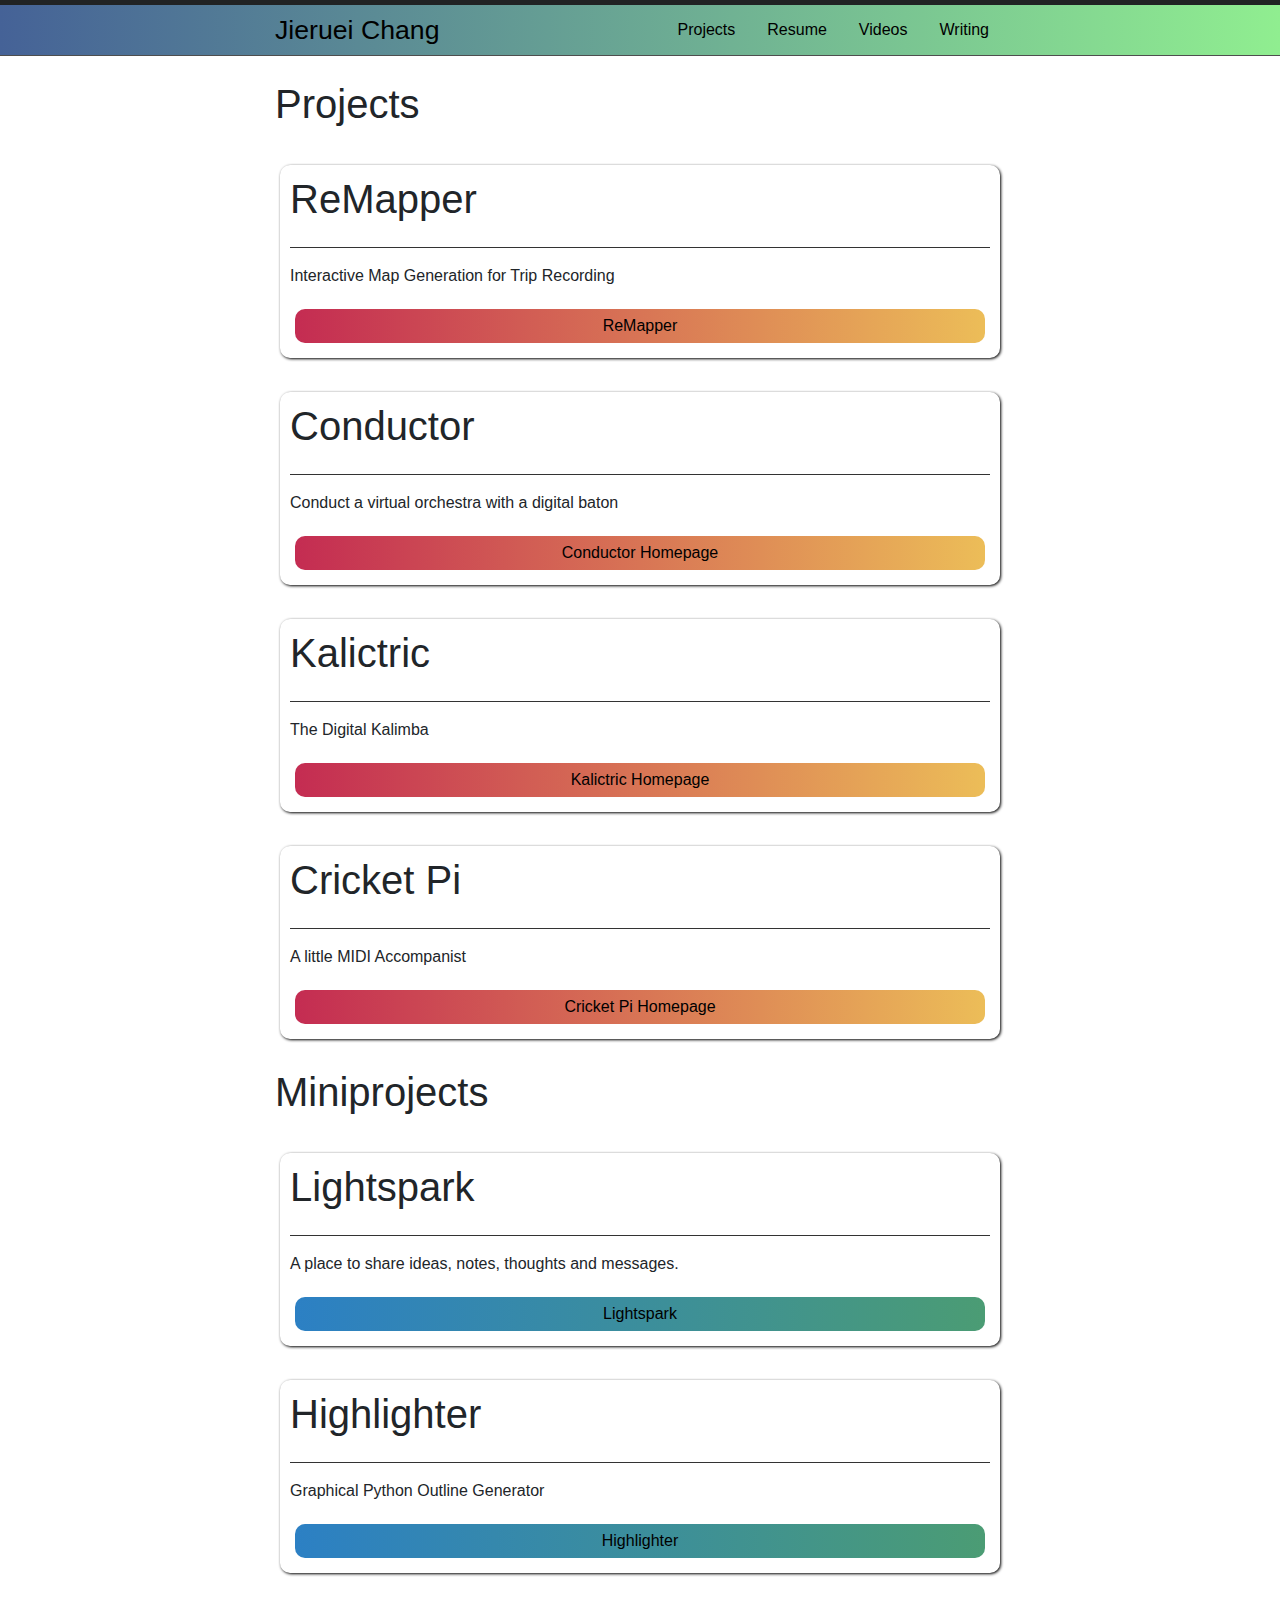
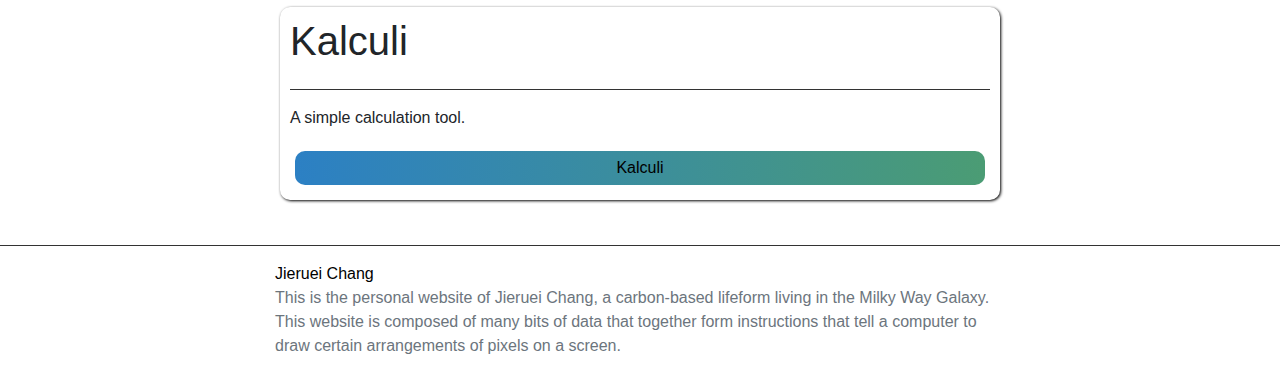
==== projects.html @ 1eaffec2 "Initial commit" ====
<!DOCTYPE html>
<html>
    <head>
        <title>Jieruei Chang</title>
        <meta name="viewport" content="width=device-width, initial-scale=1, shrink-to-fit=no">
        <link rel="stylesheet" href="https://stackpath.bootstrapcdn.com/bootstrap/4.3.1/css/bootstrap.min.css" integrity="sha384-ggOyR0iXCbMQv3Xipma34MD+dH/1fQ784/j6cY/iJTQUOhcWr7x9JvoRxT2MZw1T" crossorigin="anonymous">
        <script src="https://maxcdn.bootstrapcdn.com/bootstrap/3.4.0/js/bootstrap.min.js"></script>
        <link type='text/css' rel='stylesheet' href='style.css'>
    </head>
    <body onresize='close()'>
        <nav class="topnav">
            <div class='line' style='min-height:5px;'></div>
            <div id='grad-navbar'>
                <div class=container>
                    <div class='row'>
                        <div class='col-md-2'></div>
                        <div class='col-md-8'>
                        <a href = './' class='home-link'>Jieruei Chang</a>
                        <div style='float:right'>
                            <a href = 'projects' class='nav-link'>Projects</a>
                            <a href = 'resume' class='nav-link'>Resume</a>
                            <a href = 'videos' class='nav-link'>Videos</a>
                            <a href = 'writing' class = 'nav-link'>Writing</a>
                            <a href="javascript:void(0);" class="nav-link icon" onclick="myFunction()">&#9776;</a>
                        </div>
                    </div>
                    </div>
            </div></div>
            <div class='line' style='background-color:rgb(78, 78, 78); min-height:1px;'></div>
        </nav>
        <div id='hidden-dropdown'>
            <hr>
            <div class='hidden-dropdown-link'>
                <a href = 'projects'>Projects</a>
            </div><hr>
            <div class='hidden-dropdown-link'>
                <a href = 'resume'>Resume</a>
            </div><hr>
            <div class='hidden-dropdown-link'>
                <a href = 'videos'>Videos</a>
            </div><hr>
            <div class='hidden-dropdown-link'>
                    <a href = 'writing'>Writing</a>
                </div><hr>
        </div>
        <div class = 'container'>
            <div class='row'>
                <div class='col-md-2'></div>
                <div class='col-md-8'>
                    <br>
                    <h1>Projects</h1>
                    <br>
                    <div class='card'>
                        <h1>ReMapper</h1><hr>
                        <p>Interactive Map Generation for Trip Recording</p>
                        <button class='firebutton' onclick="location.href='https://remapper.herokuapp.com'">ReMapper</button>
                    </div>
                    <br>
                    <div class='card'>
                        <h1>Conductor</h1><hr>
                        <p>Conduct a virtual orchestra with a digital baton</p>
                        <button class='firebutton' onclick="location.href='#'">Conductor Homepage</button>
                    </div>
                    <br>
                    <div class='card'>
                        <h1>Kalictric</h1><hr>
                        <p>The Digital Kalimba</p>
                        <button class='firebutton' onclick="location.href='http://www.sites.google.com/view/kalictric'">Kalictric Homepage</button>
                    </div>
                    <br>
                    <div class='card'>
                        <h1>Cricket Pi</h1><hr>
                        <p>A little MIDI Accompanist</p>
                        <button class='firebutton' onclick="location.href='http://sites.google.com/view/cricketpi'">Cricket Pi Homepage</button>
                    </div>
                    <br>
                    <h1>Miniprojects</h1>
                    <br>
                    <div class='card'>
                        <h1>Lightspark</h1><hr>
                        <p>A place to share ideas, notes, thoughts and messages.</p>
                        <button class='waterbutton' onclick="location.href='https://lightspark.herokuapp.com'">Lightspark</button>
                    </div>
                    <br>
                    <div class='card'>
                        <h1>Highlighter</h1><hr>
                        <p>Graphical Python Outline Generator</p>
                        <button class='waterbutton' onclick="location.href='https://jierueichang.github.io/highlighter'">Highlighter</button>
                    </div>
                    <br>
                    <div class='card'>
                        <h1>Kalculi</h1><hr>
                        <p>A simple calculation tool.</p>
                        <button class='waterbutton' onclick="location.href='https://kalculi.herokuapp.com'">Kalculi</button>
                    </div>
                    <br>
                </div>
            </div>
        </div>
        <footer>
            <hr>
            <div class='container'>
                <div class='row'>
                    <div class='col-md-2'></div>
                    <div class='col-md-8'>
                        <a href='mailto:jierueic@gmail.com'>Jieruei Chang</a>
                        <p class='text-muted'>This is the personal website of Jieruei Chang, a carbon-based lifeform living in the Milky Way Galaxy. This website is composed of many bits of data that together form instructions that tell a computer to draw certain arrangements of pixels on a screen.</p>
                    </div>
                </div>
            </div>
        </footer>
        <script>
            function myFunction() {
            var x = document.getElementById("hidden-dropdown");
            if(x.style.display=='none'){
                x.style.display='block';
            }
            else{
                x.style.display='none';
            }
            }
            function close(){
                if(window.innerWidth>600){
                    document.getElementById("hidden-dropdown").style.display='none';
                }
            }

        </script>
    </body>
</html>
---- style.css ----
#grad-navbar{
    background-image:linear-gradient(to right, rgb(69, 98, 151),lightgreen);
    padding:5px;
}
.home-link {
    color:black;
    float:left;
    font-size:20pt;
    font-weight:lighter;
}

@keyframes expandtext{
    0% {font-size:10pt;}
    100% {font-size:14pt;}
}

.nav-link {
    color:black;
    float:left;
}

.nav-link:hover {
    animation-name: expandtext;
    animation-duration: 0.5s;
    font-weight:14pt;
}

a{
    color:black;
}
a:hover{
    color:black;
    text-decoration-line: underline;
}

h1{
    font-weight: 80;
}

hr {
    border: none;
    height: 1px;
    /* Set the hr color */
    color: #333; /* old IE */
    background-color: #333; /* Modern Browsers */
}

#mainblock{
    margin-left:50px;
}

.line{
    min-height:1px;
    background-color:rgb(33, 35, 36);
}

/* Hide the link that should open and close the topnav on small screens */
.topnav .icon {
    display: none;
  }
    
/* When the screen is less than 600 pixels wide, hide all links, except for the first one ("Home"). Show the link that contains should open and close the topnav (.icon) */
@media screen and (max-width: 600px) {
.topnav .nav-link, .dropdown .dropbtn,#hidden-dropdown {
    display: none;
}
.topnav a.icon {
    float: right;
    display: block;
}
}

#hidden-dropdown{
    background:linear-gradient(black,rgb(52, 60, 68));
    color:whitesmoke;
    padding:20px;
    display:none;
}

#hidden-dropdown a{color:whitesmoke;}
#hidden-dropdown hr{color:whitesmoke;}
.hidden-dropdown-link{
    padding:5px;
    border-radius:10px;
    text-align:center;
    background:linear-gradient(to right,rgb(240, 65, 58),rgb(211, 153, 45));
}

.hidden-dropdown-link:hover{
    background:linear-gradient(to right,rgb(228, 213, 77),rgb(139, 199, 90));
}

.card{
    border-radius:10px;
    box-shadow: 1px 1px 3px black;
    padding: 10px;
    margin: 5px;
    border: none;
    background:white;
}

.card:hover{
    box-shadow: 1px 1px 5px black;
    background:rgb(252, 252, 252);
}

.firebutton{
    background-image:linear-gradient(to right, rgb(196, 44, 82),rgb(236, 189, 88));
    border-radius:10px;
    padding:5px;
    margin:5px;
    text-align:center;
    border: none;
}

.waterbutton{
    background-image:linear-gradient(to right, rgb(44, 128, 196),rgb(75, 156, 116));
    border-radius:10px;
    padding:5px;
    margin:5px;
    text-align:center;
    border: none;
}

@keyframes expandcard{
    0% {padding:10px}
    100% {padding:30px;}
}

@keyframes shrinkcard{
    0% {padding:30px;}
    100% {padding:10px;}
}

.springbutton{
    animation-name:shrinkcard;
    animation-duration:0.2s;
    background-image:linear-gradient(to right, rgb(44, 196, 112),rgb(175, 223, 130));
    border-radius:10px;
    padding:10px;
    margin:5px;
    text-align:center;
    border: none;
    display:inline-block;
}

.springbutton:hover{
    animation-name:expandcard;
    animation-duration:0.5s;
    padding:30px;
}
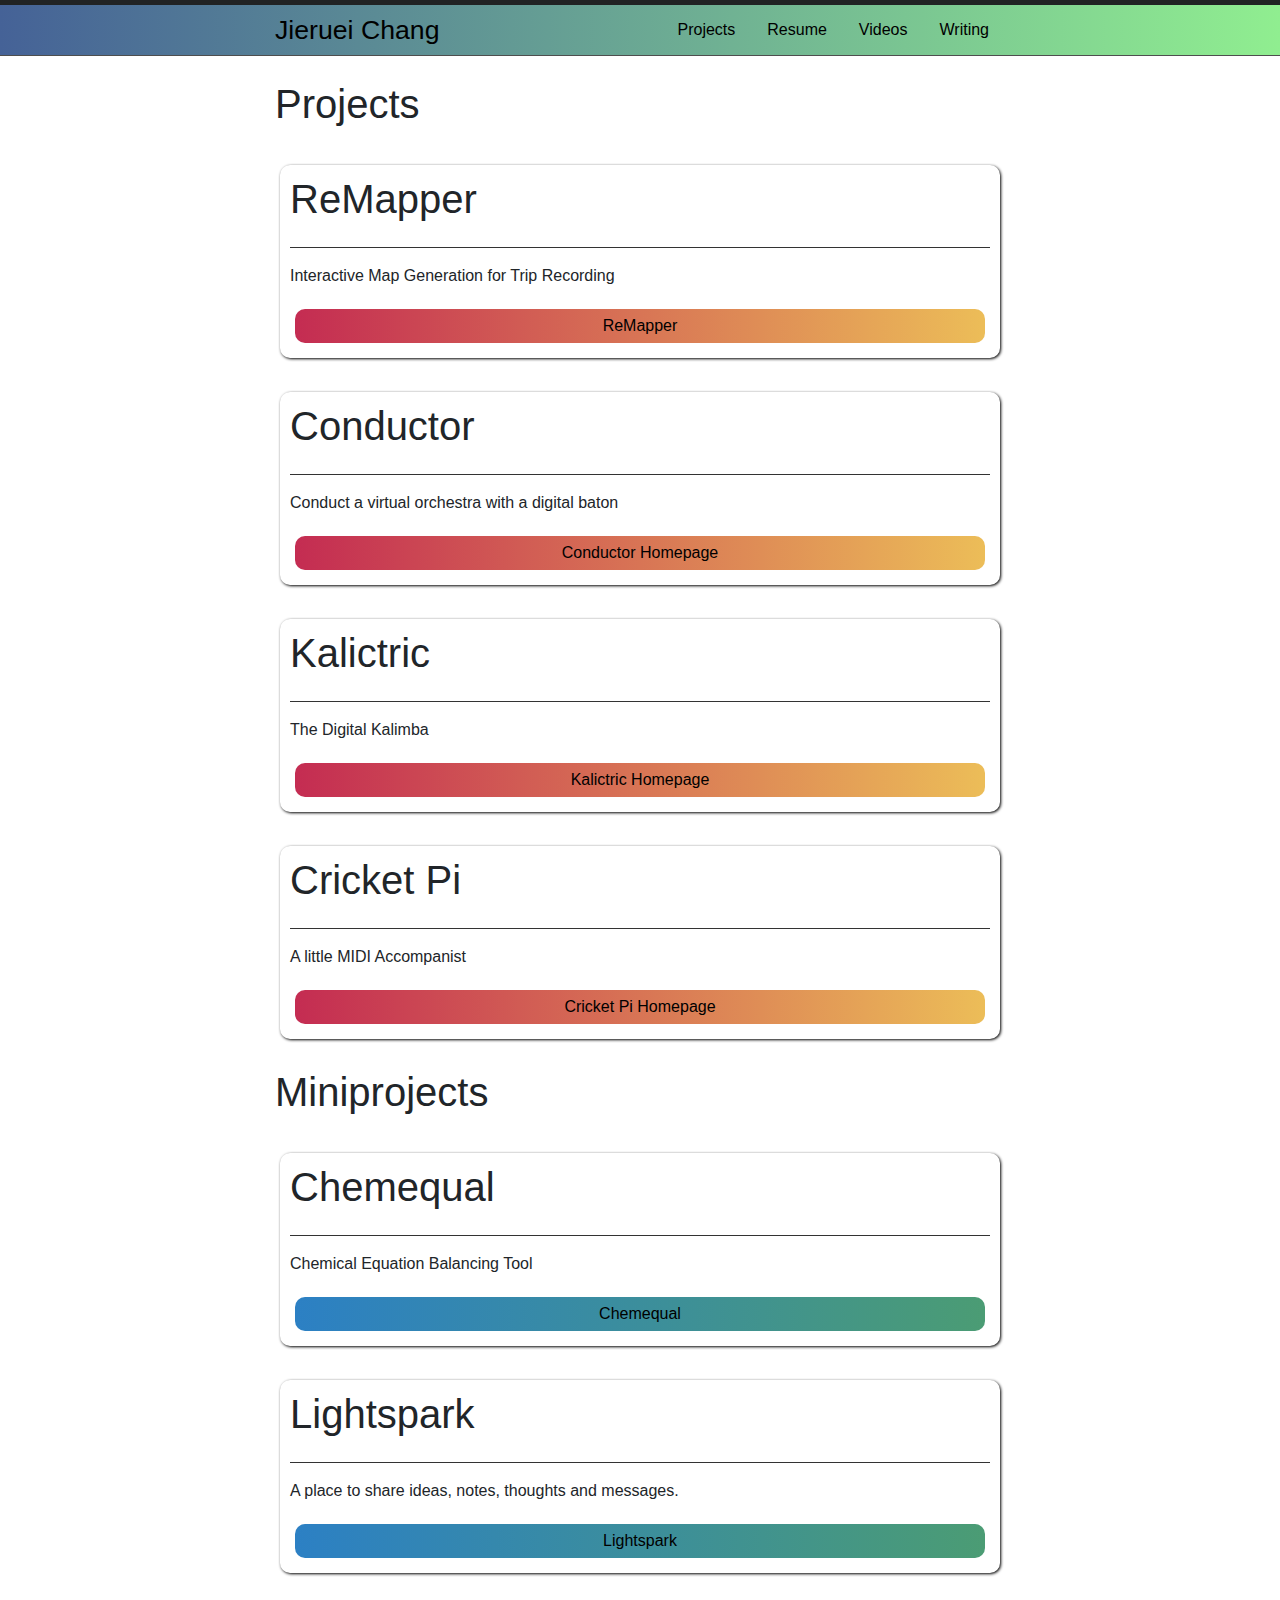
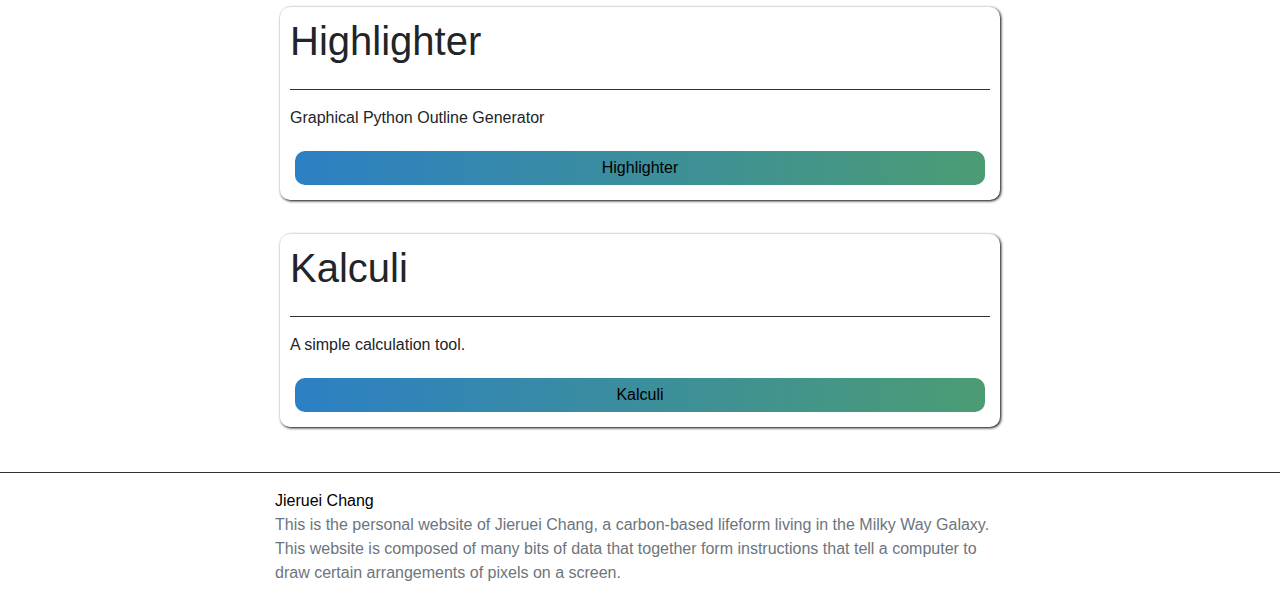
==== commit 1d9fcec1: "Add Chemequal card" ====
--- a/projects.html
+++ b/projects.html
@@ -77,6 +77,12 @@
                     <h1>Miniprojects</h1>
                     <br>
                     <div class='card'>
+                        <h1>Chemequal</h1><hr>
+                        <p>Chemical Equation Balancing Tool</p>
+                        <button class='waterbutton' onclick="location.href='https://chemequal.herokuapp.com'">Chemequal</button>
+                    </div>
+                    <br>
+                    <div class='card'>
                         <h1>Lightspark</h1><hr>
                         <p>A place to share ideas, notes, thoughts and messages.</p>
                         <button class='waterbutton' onclick="location.href='https://lightspark.herokuapp.com'">Lightspark</button>
@@ -127,4 +133,4 @@
 
         </script>
     </body>
-</html>+</html>
--- a/style.css
+++ b/style.css
@@ -150,3 +150,22 @@
     padding:30px;
 }
 
+.zoomer{
+    background-image:linear-gradient(to right,rgb(240, 205, 140),wheat);
+    overflow:hidden;
+    padding:10px;
+    margin:5px;
+    display:inline-block;
+    border-radius:10px;
+    max-height:60px;
+}
+
+.zoomer-open{
+    background-image:linear-gradient(to right,rgb(240, 205, 140),wheat);
+    padding:30px;
+    margin:5px;
+    display:block;
+    border-radius:10px;
+    animation:expandcard;
+    animation-duration:0.5s;
+}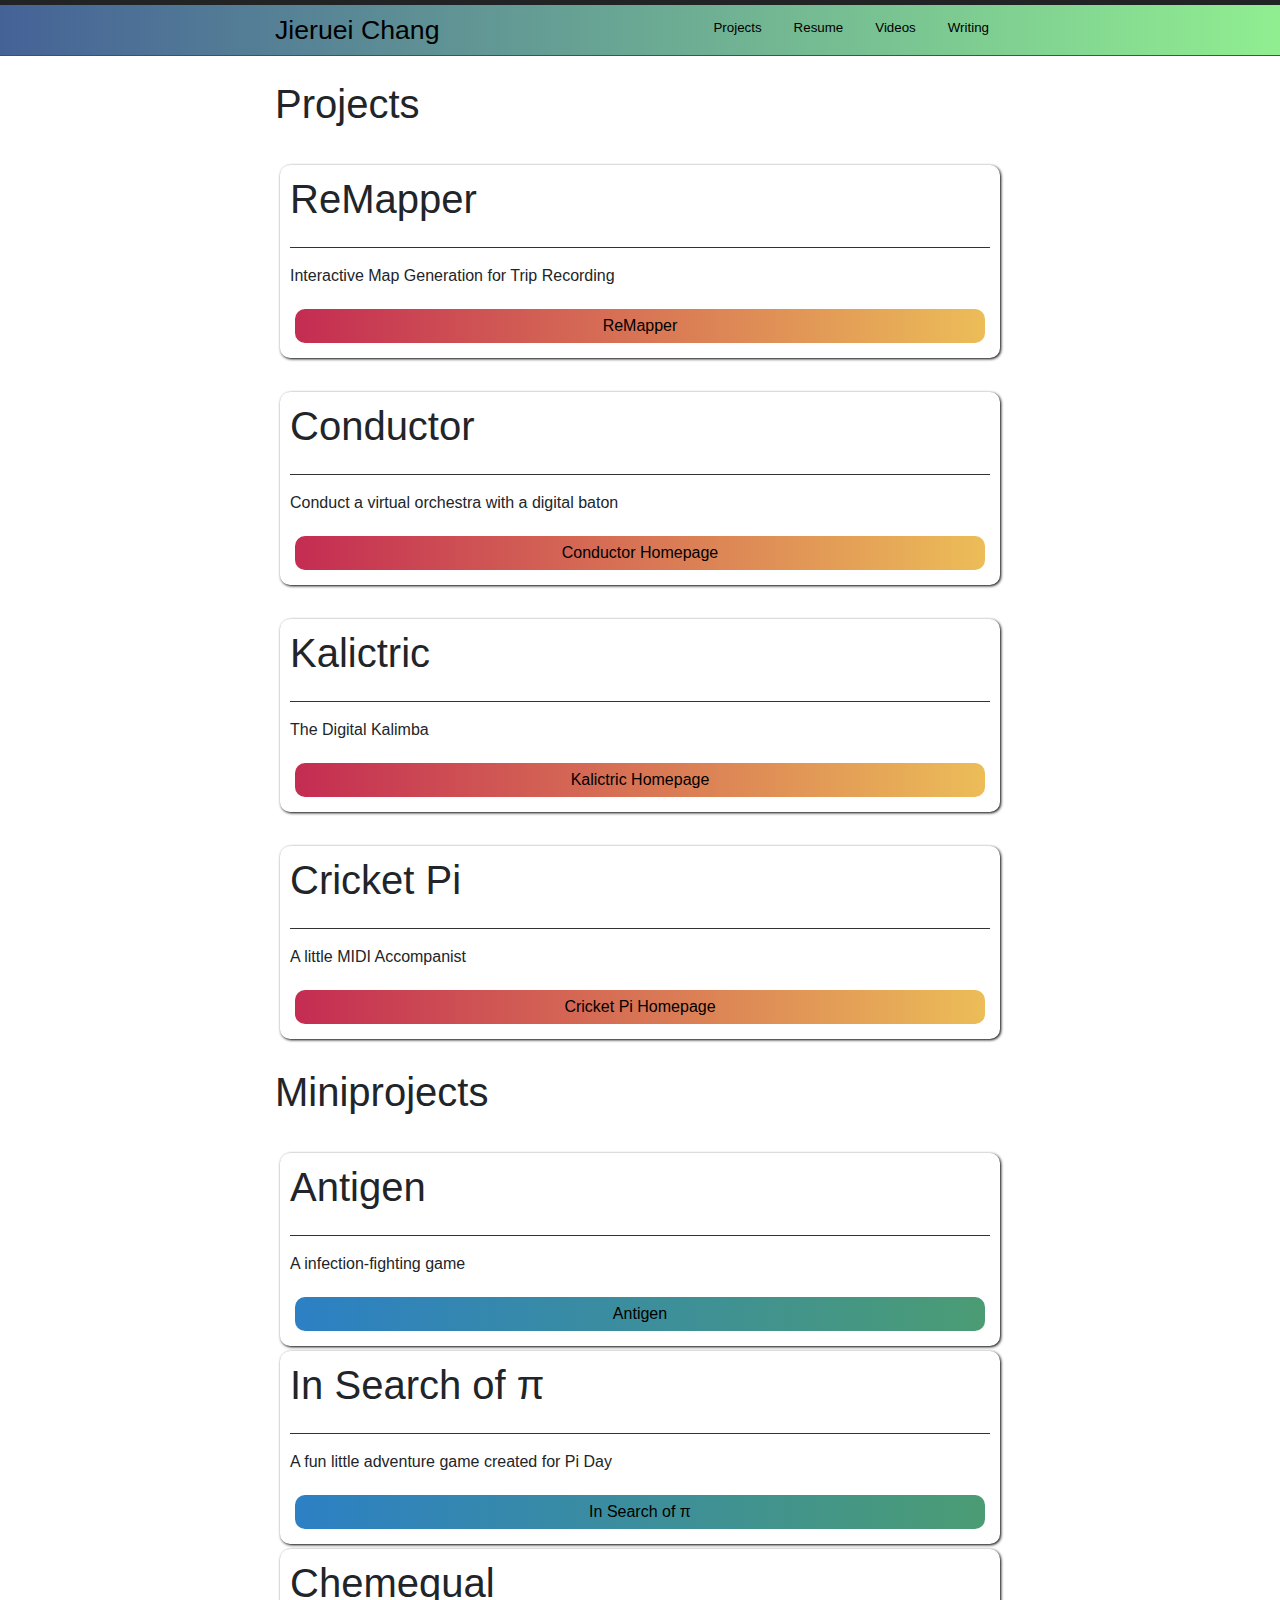
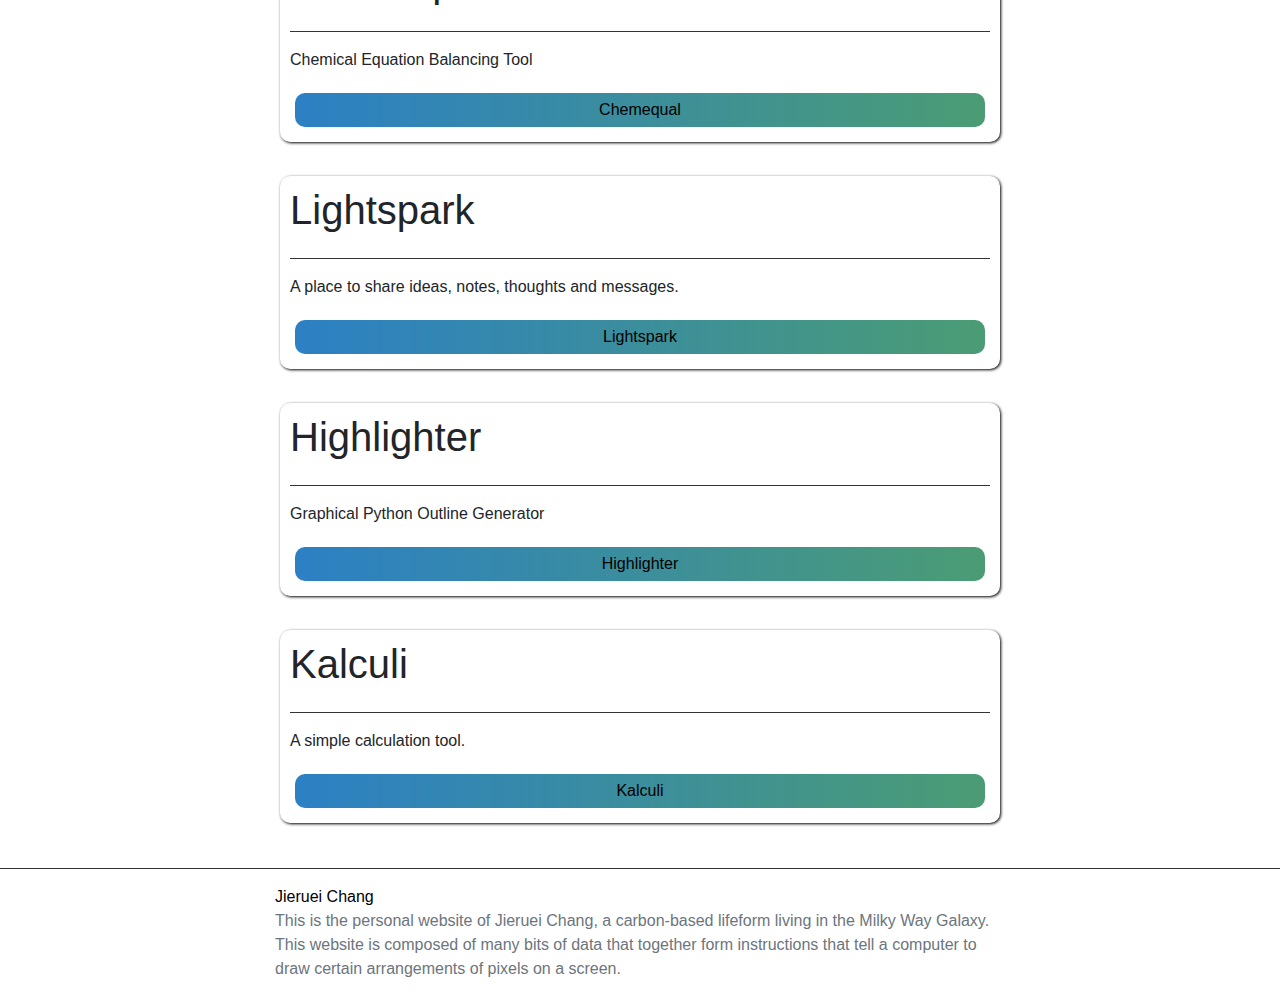
==== commit b39fa1b4: "Add Antigen, In Search of Pi cards" ====
--- a/projects.html
+++ b/projects.html
@@ -77,6 +77,16 @@
                     <h1>Miniprojects</h1>
                     <br>
                     <div class='card'>
+                        <h1>Antigen</h1><hr>
+                        <p>A infection-fighting game</p>
+                        <button class='waterbutton' onclick="location.href='https://jierueichang.github.io/antigen'">Antigen</button>
+                    </div>
+                    <div class='card'>
+                        <h1>In Search of π</h1><hr>
+                        <p>A fun little adventure game created for Pi Day</p>
+                        <button class='waterbutton' onclick="location.href='https://jierueichang.github.io/insearchofpi'">In Search of π</button>
+                    </div>
+                    <div class='card'>
                         <h1>Chemequal</h1><hr>
                         <p>Chemical Equation Balancing Tool</p>
                         <button class='waterbutton' onclick="location.href='https://chemequal.herokuapp.com'">Chemequal</button>
--- a/style.css
+++ b/style.css
@@ -17,12 +17,13 @@
 .nav-link {
     color:black;
     float:left;
+    font-size:10pt;
 }
 
 .nav-link:hover {
     animation-name: expandtext;
     animation-duration: 0.5s;
-    font-weight:14pt;
+    font-size:14pt;
 }
 
 a{
@@ -168,4 +169,4 @@
     border-radius:10px;
     animation:expandcard;
     animation-duration:0.5s;
-}+}
